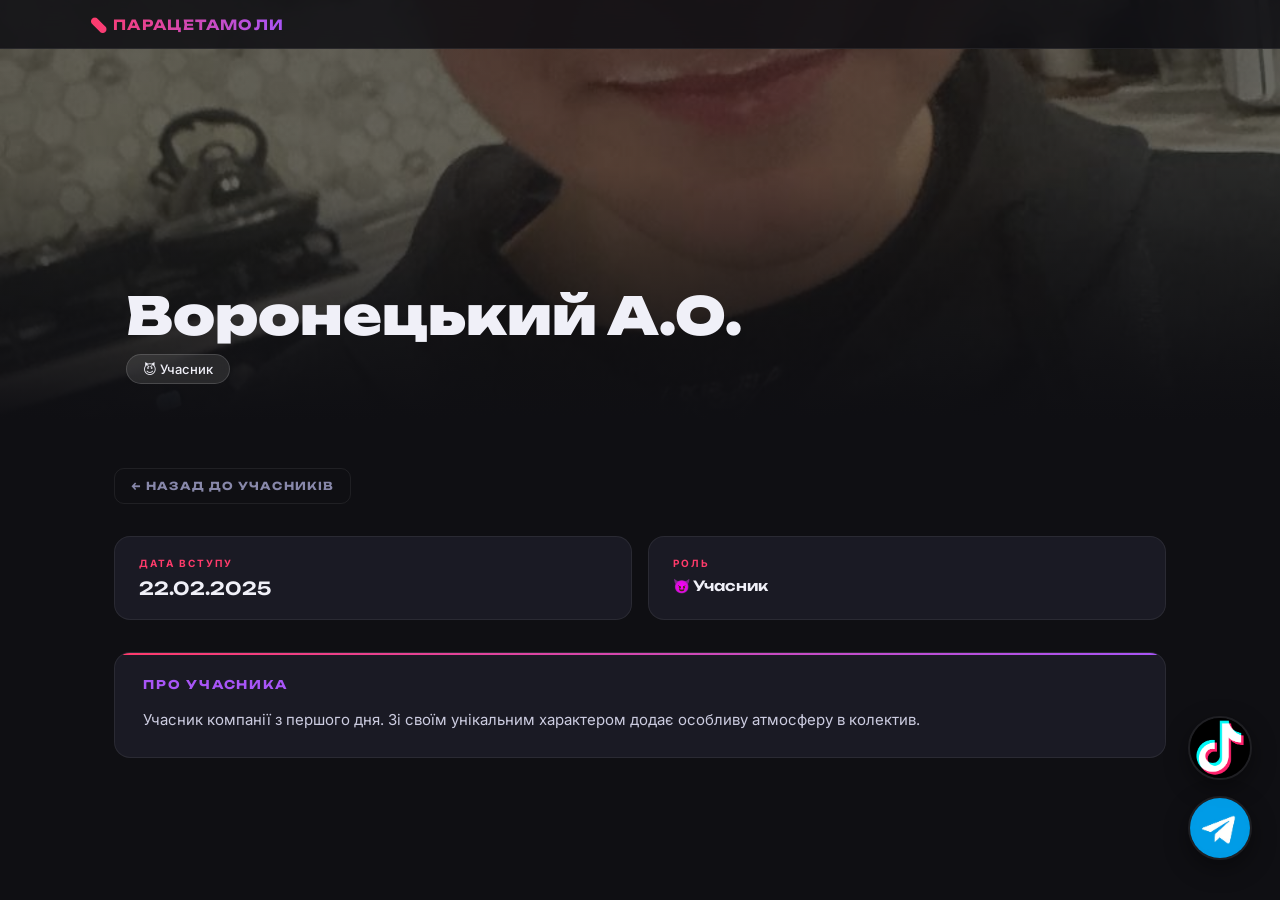
==== anton.html @ 942346be "Add files via upload" ====
<!DOCTYPE html>
<html lang="uk">
<head>
    <meta charset="UTF-8">
    <title>Воронецький А.О. — Парацетамоли</title>
    <meta name="viewport" content="width=device-width, initial-scale=1.0">
    <link rel="preconnect" href="https://fonts.googleapis.com">
    <link href="https://fonts.googleapis.com/css2?family=Unbounded:wght@400;700;900&family=Inter:wght@400;500;600&display=swap" rel="stylesheet">
    <link rel="stylesheet" href="style.css">
</head>
<body>
<div class="particles" id="particles"></div>

<header class="site-header">
    <div class="header-inner">
        <span class="logo-text">💊 ПАРАЦЕТАМОЛИ</span>
    </div>
</header>

<div class="member-page">

    <div class="member-page-hero">
        <img src="anton.jpg" class="member-page-photo" alt="Воронецький А.О." onerror="this.src='placeholder.svg'">
        <div class="member-page-overlay"></div>
        <div class="member-page-hero-content">
            <div class="member-page-name">Воронецький А.О.</div>
            <div class="member-page-role-badge ">😈 Учасник</div>
        </div>
    </div>

    <div class="member-page-body">

        <a href="index.html" class="back-btn">← Назад до учасників</a>

        <div class="info-grid">
            <div class="info-card reveal">
                <div class="info-label">Дата вступу</div>
                <div class="info-value">22.02.2025</div>
            </div>
            <div class="info-card reveal">
                <div class="info-label">Роль</div>
                <div class="info-value" style="font-size:14px">😈 Учасник</div>
            </div>
        </div>

        <div class="bio-card reveal">
            <div class="bio-title">Про учасника</div>
            <p class="bio-text">Учасник компанії з першого дня. Зі своїм унікальним характером додає особливу атмосферу в колектив.</p>
        </div>

    </div>
</div>

<div class="social-btn tiktok-btn" onclick="window.open('https://www.tiktok.com/@paracetamoly74','_blank')">
    <img src="tiktok.jpg" alt="TikTok">
</div>
<div class="social-btn tg-btn" onclick="window.open('https://t.me/paracetamoly74','_blank')">
    <img src="telegram.jpg" alt="Telegram">
</div>

<script src="main.js"></script>
</body>
</html>
---- style.css ----
/* =====================
   CSS VARIABLES
   ===================== */
:root {
    --bg: #0f0f13;
    --bg2: #16161d;
    --bg3: #1e1e28;
    --card: #1a1a24;
    --card-hover: #22222f;
    --accent: #ff3b6b;
    --accent2: #a855f7;
    --accent3: #3b82f6;
    --text: #f0f0f8;
    --text-muted: #8888aa;
    --border: rgba(255,255,255,0.07);
    --glow: rgba(255,59,107,0.25);
    --radius: 20px;
    --transition: 0.4s cubic-bezier(0.16, 1, 0.3, 1);
}

/* =====================
   RESET
   ===================== */
*, *::before, *::after {
    margin: 0;
    padding: 0;
    box-sizing: border-box;
}

/* =====================
   SCROLLBAR
   ===================== */
::-webkit-scrollbar { width: 6px; }
::-webkit-scrollbar-track { background: var(--bg); }
::-webkit-scrollbar-thumb { background: var(--accent); border-radius: 3px; }

/* =====================
   BODY
   ===================== */
body {
    font-family: 'Inter', system-ui, sans-serif;
    background: var(--bg);
    color: var(--text);
    min-height: 100vh;
    overflow-x: hidden;
}

/* =====================
   PARTICLES
   ===================== */
.particles {
    position: fixed;
    inset: 0;
    pointer-events: none;
    z-index: 0;
    overflow: hidden;
}

.particle {
    position: absolute;
    width: 2px;
    height: 2px;
    background: var(--accent);
    border-radius: 50%;
    animation: floatUp linear infinite;
    opacity: 0;
}

@keyframes floatUp {
    0%   { transform: translateY(100vh) scale(0); opacity: 0; }
    10%  { opacity: 0.6; }
    90%  { opacity: 0.3; }
    100% { transform: translateY(-10vh) scale(1.5); opacity: 0; }
}

/* =====================
   HEADER
   ===================== */
.site-header {
    position: fixed;
    top: 0; left: 0; right: 0;
    z-index: 100;
    padding: 14px 24px;
    background: rgba(15,15,19,0.85);
    backdrop-filter: blur(16px);
    border-bottom: 1px solid var(--border);
    animation: slideDown 0.6s ease both;
}

@keyframes slideDown {
    from { transform: translateY(-100%); opacity: 0; }
    to   { transform: translateY(0); opacity: 1; }
}

.header-inner {
    max-width: 1100px;
    margin: 0 auto;
}

.logo-text {
    font-family: 'Unbounded', sans-serif;
    font-size: 14px;
    font-weight: 700;
    letter-spacing: 0.1em;
    background: linear-gradient(90deg, var(--accent), var(--accent2));
    -webkit-background-clip: text;
    -webkit-text-fill-color: transparent;
    background-clip: text;
}

/* =====================
   CONTAINER
   ===================== */
.container {
    width: 100%;
    max-width: 1100px;
    margin: 0 auto;
    padding: 100px 24px 160px;
    position: relative;
    z-index: 1;
}

/* =====================
   HERO
   ===================== */
.hero {
    text-align: center;
    padding: 60px 0 50px;
    position: relative;
}

.hero-glow {
    position: absolute;
    top: 50%;
    left: 50%;
    transform: translate(-50%, -50%);
    width: 600px;
    height: 300px;
    background: radial-gradient(ellipse, rgba(168,85,247,0.15) 0%, transparent 70%);
    pointer-events: none;
    animation: glowPulse 4s ease-in-out infinite;
}

@keyframes glowPulse {
    0%, 100% { opacity: 0.5; transform: translate(-50%, -50%) scale(1); }
    50%       { opacity: 1;   transform: translate(-50%, -50%) scale(1.1); }
}

.main-title {
    font-family: 'Unbounded', sans-serif;
    font-size: clamp(36px, 7vw, 80px);
    font-weight: 900;
    letter-spacing: -0.02em;
    line-height: 1;
    display: flex;
    justify-content: center;
    align-items: baseline;
    gap: 0.2em;
    flex-wrap: wrap;
}

.title-word {
    display: inline-block;
    opacity: 0;
    transform: translateY(40px);
    animation: wordUp 0.7s cubic-bezier(0.16, 1, 0.3, 1) both;
}

.title-word:nth-child(1) { animation-delay: 0.1s; }
.title-word:nth-child(2) { animation-delay: 0.25s; }

.title-word.accent {
    background: linear-gradient(135deg,
        #ff3b6b 0%,
        #a855f7 40%,
        #3b82f6 80%,
        #ff3b6b 100%
    );
    background-size: 300% 300%;
    -webkit-background-clip: text;
    -webkit-text-fill-color: transparent;
    background-clip: text;
    animation: wordUp 0.7s cubic-bezier(0.16, 1, 0.3, 1) 0.25s both,
               gradientShift 5s ease infinite 1s;
}

@keyframes wordUp {
    from { opacity: 0; transform: translateY(40px); }
    to   { opacity: 1; transform: translateY(0); }
}

@keyframes gradientShift {
    0%   { background-position: 0% 50%; }
    50%  { background-position: 100% 50%; }
    100% { background-position: 0% 50%; }
}

.hero-sub {
    margin-top: 16px;
    font-size: 13px;
    letter-spacing: 0.25em;
    text-transform: uppercase;
    color: var(--text-muted);
    opacity: 0;
    animation: fadeIn 0.6s ease 0.7s both;
}

.hero-line {
    width: 60px;
    height: 3px;
    background: linear-gradient(90deg, var(--accent), var(--accent2));
    margin: 20px auto 0;
    border-radius: 2px;
    opacity: 0;
    animation: expandLine 0.6s ease 0.9s both;
}

@keyframes expandLine {
    from { width: 0; opacity: 0; }
    to   { width: 60px; opacity: 1; }
}

@keyframes fadeIn {
    from { opacity: 0; transform: translateY(10px); }
    to   { opacity: 1; transform: translateY(0); }
}

/* =====================
   REVEAL ANIMATION
   ===================== */
.reveal {
    opacity: 0;
    transform: translateY(30px);
    transition: opacity 0.6s ease, transform 0.6s ease;
}

.reveal.visible {
    opacity: 1;
    transform: translateY(0);
}

/* =====================
   ABOUT
   ===================== */
.about {
    background: var(--card);
    border: 1px solid var(--border);
    border-radius: var(--radius);
    padding: 32px 36px;
    max-width: 820px;
    margin: 0 auto 64px;
    position: relative;
    overflow: hidden;
    transition: transform var(--transition), box-shadow var(--transition);
}

.about::before {
    content: '';
    position: absolute;
    top: 0; left: 0; right: 0;
    height: 3px;
    background: linear-gradient(90deg, var(--accent), var(--accent2), var(--accent3));
}

.about:hover {
    transform: translateY(-4px);
    box-shadow: 0 24px 60px rgba(0,0,0,0.4);
}

.about-icon {
    font-size: 28px;
    margin-bottom: 10px;
}

.section-label {
    font-family: 'Unbounded', sans-serif;
    font-size: 11px;
    font-weight: 700;
    letter-spacing: 0.2em;
    text-transform: uppercase;
    color: var(--accent);
    margin-bottom: 12px;
}

.about-text {
    font-size: 15px;
    line-height: 1.8;
    color: #cccce0;
}

/* =====================
   MEMBERS SECTION
   ===================== */
.members-section {
    margin-top: 20px;
}

.members-title {
    font-family: 'Unbounded', sans-serif;
    font-size: 22px;
    font-weight: 700;
    text-align: center;
    margin-bottom: 36px;
    display: flex;
    align-items: center;
    justify-content: center;
    gap: 12px;
}

.count-badge {
    display: inline-flex;
    align-items: center;
    justify-content: center;
    width: 34px;
    height: 34px;
    background: linear-gradient(135deg, var(--accent), var(--accent2));
    border-radius: 50%;
    font-size: 13px;
    font-weight: 700;
    font-family: 'Inter', sans-serif;
}

/* =====================
   MEMBERS GRID
   ===================== */
.members-grid {
    display: grid;
    grid-template-columns: repeat(3, 1fr);
    gap: 20px;
}

/* =====================
   MEMBER CARD
   ===================== */
.member-card {
    background: var(--card);
    border: 1px solid var(--border);
    border-radius: var(--radius);
    overflow: hidden;
    transition: transform var(--transition), box-shadow var(--transition), border-color var(--transition);
    transition-delay: calc(var(--i) * 0.07s);
    cursor: pointer;
}

.member-card:hover {
    transform: translateY(-8px) scale(1.02);
    box-shadow: 0 30px 60px rgba(0,0,0,0.5), 0 0 0 1px rgba(168,85,247,0.3);
    border-color: rgba(168,85,247,0.3);
}

.member-card.new-member {
    border-color: rgba(59,130,246,0.2);
}

.member-card.new-member:hover {
    box-shadow: 0 30px 60px rgba(0,0,0,0.5), 0 0 0 1px rgba(59,130,246,0.4);
    border-color: rgba(59,130,246,0.4);
}

.card-link {
    display: block;
    text-decoration: none;
    color: inherit;
}

/* =====================
   CARD PHOTO
   ===================== */
.card-photo-wrap {
    position: relative;
    aspect-ratio: 4/3;
    overflow: hidden;
    background: var(--bg3);
}

.member-photo {
    width: 100%;
    height: 100%;
    object-fit: cover;
    transition: transform 0.6s cubic-bezier(0.16,1,0.3,1);
    display: block;
}

.no-photo {
    width: 100%;
    height: 100%;
    display: flex;
    align-items: center;
    justify-content: center;
    font-family: 'Unbounded', sans-serif;
    font-size: 52px;
    font-weight: 900;
    background: linear-gradient(135deg, var(--bg2), var(--bg3));
    color: rgba(255,255,255,0.15);
    cursor: default;
}

.card-overlay {
    position: absolute;
    inset: 0;
    background: linear-gradient(to top, rgba(0,0,0,0.8) 0%, transparent 60%);
    display: flex;
    align-items: flex-end;
    padding: 16px;
    opacity: 0;
    transition: opacity 0.35s ease;
}

.card-view {
    font-size: 12px;
    font-weight: 600;
    letter-spacing: 0.05em;
    color: white;
    transform: translateY(8px);
    transition: transform 0.35s ease;
}

.member-card:hover .member-photo {
    transform: scale(1.07);
}

.member-card:hover .card-overlay {
    opacity: 1;
}

.member-card:hover .card-view {
    transform: translateY(0);
}

/* =====================
   MEMBER INFO
   ===================== */
.member-info {
    padding: 16px 18px 18px;
}

.member-name {
    font-family: 'Unbounded', sans-serif;
    font-size: 14px;
    font-weight: 700;
    margin-bottom: 6px;
    color: var(--text);
}

.member-role {
    font-size: 12px;
    font-weight: 500;
    margin-bottom: 6px;
    color: var(--text-muted);
}

.member-role.founder {
    color: #fbbf24;
}

.member-role.dev {
    color: #34d399;
}

.member-role.new {
    color: #60a5fa;
}

.member-date {
    font-size: 11px;
    color: var(--text-muted);
    opacity: 0.7;
}

/* =====================
   SOCIAL BUTTONS
   ===================== */
.social-btn {
    position: fixed;
    right: 28px;
    width: 64px;
    height: 64px;
    border-radius: 50%;
    overflow: hidden;
    cursor: pointer;
    box-shadow: 0 8px 24px rgba(0,0,0,0.4);
    transition: transform 0.3s ease, box-shadow 0.3s ease;
    z-index: 200;
    border: 2px solid var(--border);
}

.social-btn:hover {
    transform: scale(1.12);
    box-shadow: 0 12px 32px rgba(0,0,0,0.6);
}

.social-btn img {
    width: 100%;
    height: 100%;
    object-fit: cover;
}

.tiktok-btn { bottom: 120px; }
.tg-btn     { bottom: 40px; }

.social-label {
    display: none;
}

/* =====================
   MEMBER PAGE (individual pages)
   ===================== */
.member-page {
    min-height: 100vh;
    display: flex;
    flex-direction: column;
}

.member-page-hero {
    position: relative;
    height: 420px;
    overflow: hidden;
}

.member-page-photo {
    width: 100%;
    height: 100%;
    object-fit: cover;
    filter: brightness(0.55);
    transition: transform 8s ease;
    animation: zoomSlow 12s ease-in-out infinite alternate;
}

@keyframes zoomSlow {
    from { transform: scale(1); }
    to   { transform: scale(1.06); }
}

.no-photo-hero {
    width: 100%;
    height: 100%;
    display: flex;
    align-items: center;
    justify-content: center;
    font-family: 'Unbounded', sans-serif;
    font-size: 100px;
    font-weight: 900;
    background: linear-gradient(135deg, var(--bg2), var(--bg3));
    color: rgba(255,255,255,0.08);
}

.member-page-overlay {
    position: absolute;
    inset: 0;
    background: linear-gradient(to top, var(--bg) 0%, rgba(15,15,19,0.3) 60%);
}

.member-page-hero-content {
    position: absolute;
    bottom: 36px;
    left: 0;
    right: 0;
    padding: 0 36px;
    max-width: 1100px;
    margin: 0 auto;
}

.member-page-name {
    font-family: 'Unbounded', sans-serif;
    font-size: clamp(28px, 5vw, 52px);
    font-weight: 900;
    line-height: 1.1;
    animation: wordUp 0.7s ease 0.2s both;
}

.member-page-role-badge {
    display: inline-block;
    margin-top: 10px;
    padding: 6px 16px;
    border-radius: 100px;
    background: rgba(255,255,255,0.1);
    backdrop-filter: blur(8px);
    border: 1px solid rgba(255,255,255,0.15);
    font-size: 13px;
    font-weight: 500;
    animation: fadeIn 0.6s ease 0.5s both;
}

.back-btn {
    display: inline-flex;
    align-items: center;
    gap: 8px;
    font-family: 'Unbounded', sans-serif;
    font-size: 11px;
    font-weight: 700;
    letter-spacing: 0.1em;
    text-transform: uppercase;
    color: var(--text-muted);
    text-decoration: none;
    padding: 10px 16px;
    border-radius: 10px;
    border: 1px solid var(--border);
    transition: all 0.3s ease;
    margin-bottom: 32px;
}

.back-btn:hover {
    color: var(--text);
    border-color: var(--accent);
    background: rgba(255,59,107,0.08);
}

.member-page-body {
    padding: 48px 24px 120px;
    max-width: 1100px;
    margin: 0 auto;
    width: 100%;
}

.info-grid {
    display: grid;
    grid-template-columns: 1fr 1fr;
    gap: 16px;
    margin-bottom: 32px;
}

.info-card {
    background: var(--card);
    border: 1px solid var(--border);
    border-radius: 16px;
    padding: 20px 24px;
    transition: transform 0.3s ease;
}

.info-card:hover {
    transform: translateY(-3px);
}

.info-label {
    font-size: 10px;
    font-weight: 700;
    letter-spacing: 0.2em;
    text-transform: uppercase;
    color: var(--accent);
    margin-bottom: 8px;
}

.info-value {
    font-size: 18px;
    font-weight: 600;
    font-family: 'Unbounded', sans-serif;
}

.bio-card {
    background: var(--card);
    border: 1px solid var(--border);
    border-radius: 16px;
    padding: 24px 28px;
    position: relative;
    overflow: hidden;
}

.bio-card::before {
    content: '';
    position: absolute;
    top: 0; left: 0; right: 0;
    height: 2px;
    background: linear-gradient(90deg, var(--accent), var(--accent2));
}

.bio-title {
    font-family: 'Unbounded', sans-serif;
    font-size: 12px;
    font-weight: 700;
    letter-spacing: 0.15em;
    text-transform: uppercase;
    color: var(--accent2);
    margin-bottom: 14px;
}

.bio-text {
    font-size: 15px;
    line-height: 1.8;
    color: #cccce0;
}

/* =====================
   RESPONSIVE
   ===================== */
@media (max-width: 750px) {
    .members-grid {
        grid-template-columns: 1fr 1fr;
        gap: 14px;
    }

    .info-grid {
        grid-template-columns: 1fr 1fr;
    }

    .social-btn {
        width: 52px;
        height: 52px;
        right: 16px;
    }

    .tiktok-btn { bottom: 90px; }
    .tg-btn     { bottom: 24px; }

    .about { padding: 24px 20px; }
    .member-page-hero { height: 300px; }
    .member-page-hero-content { padding: 0 20px; }
}

@media (max-width: 480px) {
    .members-grid {
        grid-template-columns: 1fr;
    }

    .info-grid {
        grid-template-columns: 1fr;
    }
}
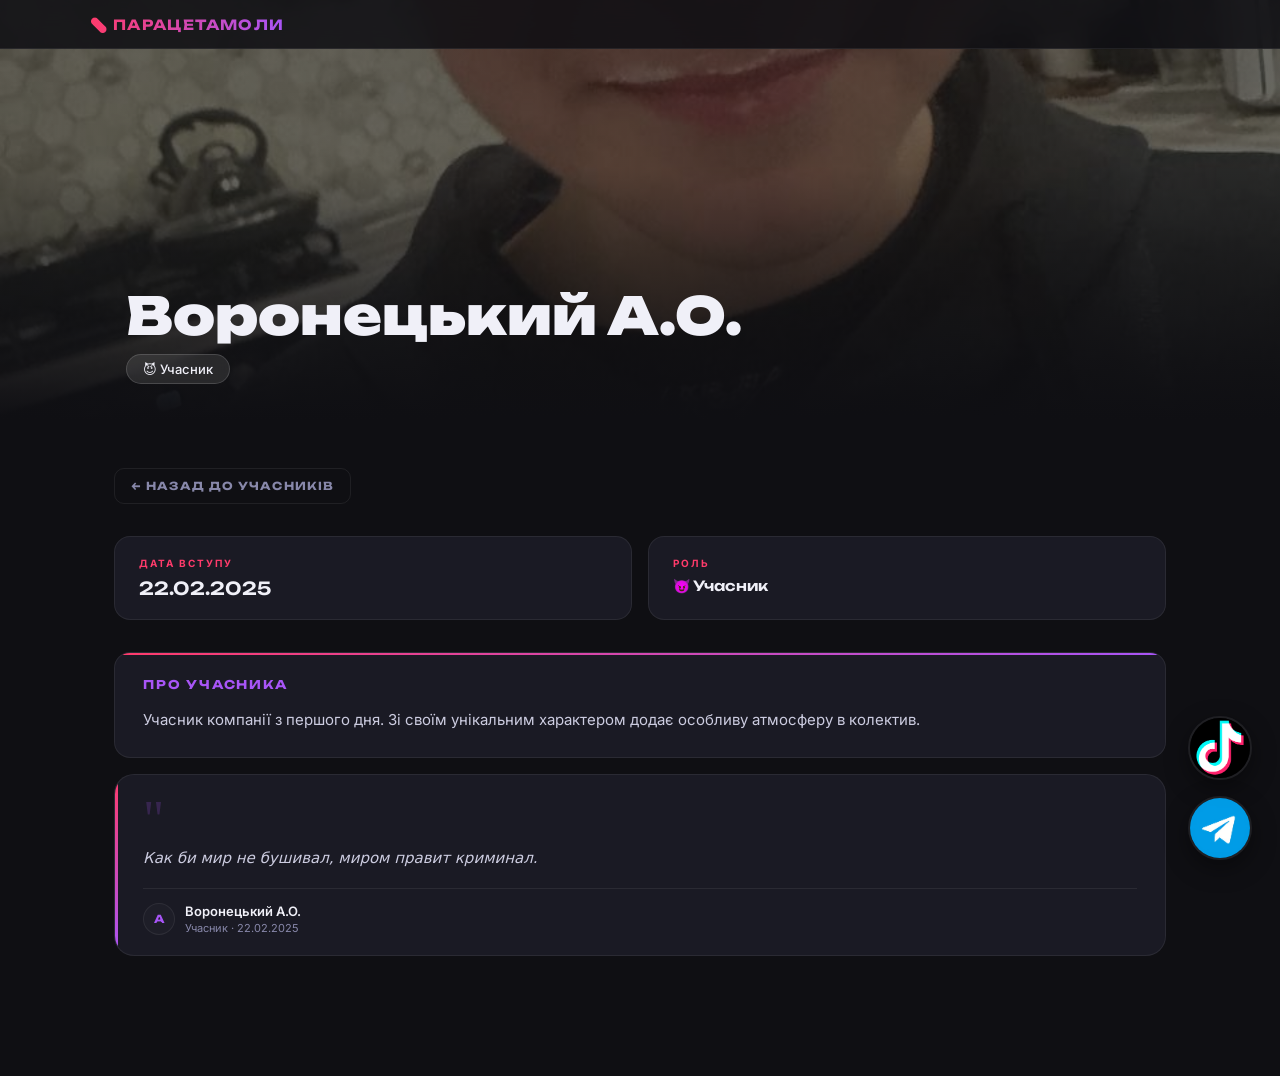
==== commit c0c088b0: "Add files via upload" ====
--- a/anton.html
+++ b/anton.html
@@ -10,28 +10,22 @@
 </head>
 <body>
 <div class="particles" id="particles"></div>
-
 <header class="site-header">
     <div class="header-inner">
         <span class="logo-text">💊 ПАРАЦЕТАМОЛИ</span>
     </div>
 </header>
-
 <div class="member-page">
-
     <div class="member-page-hero">
         <img src="anton.jpg" class="member-page-photo" alt="Воронецький А.О." onerror="this.src='placeholder.svg'">
         <div class="member-page-overlay"></div>
         <div class="member-page-hero-content">
             <div class="member-page-name">Воронецький А.О.</div>
-            <div class="member-page-role-badge ">😈 Учасник</div>
+            <div class="member-page-role-badge">😈 Учасник</div>
         </div>
     </div>
-
     <div class="member-page-body">
-
         <a href="index.html" class="back-btn">← Назад до учасників</a>
-
         <div class="info-grid">
             <div class="info-card reveal">
                 <div class="info-label">Дата вступу</div>
@@ -42,22 +36,30 @@
                 <div class="info-value" style="font-size:14px">😈 Учасник</div>
             </div>
         </div>
-
         <div class="bio-card reveal">
             <div class="bio-title">Про учасника</div>
             <p class="bio-text">Учасник компанії з першого дня. Зі своїм унікальним характером додає особливу атмосферу в колектив.</p>
         </div>
-
+        <div class="member-quote">
+            <div class="mq-bar"></div>
+            <div class="mq-bigquote">"</div>
+            <p class="mq-text">Как би мир не бушивал, миром правит криминал.</p>
+            <div class="mq-footer">
+                <div class="mq-avatar">А</div>
+                <div>
+                    <div class="mq-name">Воронецький А.О.</div>
+                    <div class="mq-role">Учасник · 22.02.2025</div>
+                </div>
+            </div>
+        </div>
     </div>
 </div>
-
 <div class="social-btn tiktok-btn" onclick="window.open('https://www.tiktok.com/@paracetamoly74','_blank')">
     <img src="tiktok.jpg" alt="TikTok">
 </div>
 <div class="social-btn tg-btn" onclick="window.open('https://t.me/paracetamoly74','_blank')">
     <img src="telegram.jpg" alt="Telegram">
 </div>
-
 <script src="main.js"></script>
 </body>
 </html>
--- a/style.css
+++ b/style.css
@@ -715,3 +715,239 @@
         grid-template-columns: 1fr;
     }
 }
+
+/* =====================
+   CARD QUOTE (на головній)
+   ===================== */
+.card-quote {
+    margin-top: 10px;
+    padding-top: 10px;
+    border-top: 1px solid var(--border);
+    font-size: 12px;
+    font-style: italic;
+    color: var(--text-muted);
+    line-height: 1.5;
+    position: relative;
+}
+
+.cq-mark {
+    font-family: Georgia, serif;
+    font-size: 22px;
+    line-height: 0;
+    vertical-align: -6px;
+    color: var(--accent2);
+    opacity: 0.5;
+    margin-right: 2px;
+}
+
+/* =====================
+   MEMBER QUOTE (профіль)
+   ===================== */
+.member-quote {
+    background: var(--card);
+    border: 1px solid var(--border);
+    border-radius: var(--radius);
+    padding: 24px 28px 20px;
+    position: relative;
+    margin-top: 16px;
+    overflow: hidden;
+}
+
+.member-quote .mq-bar {
+    position: absolute;
+    top: 0; bottom: 0; left: 0;
+    width: 3px;
+    background: linear-gradient(180deg, var(--accent), var(--accent2));
+}
+
+.member-quote .mq-bigquote {
+    font-family: Georgia, serif;
+    font-size: 52px;
+    line-height: 0.8;
+    color: var(--accent2);
+    opacity: 0.2;
+    margin-bottom: 4px;
+    user-select: none;
+    display: block;
+}
+
+.member-quote .mq-text {
+    font-size: 15px;
+    line-height: 1.8;
+    color: #cccce0;
+    font-style: italic;
+    margin: 0 0 16px;
+}
+
+.member-quote .mq-footer {
+    display: flex;
+    align-items: center;
+    gap: 10px;
+    border-top: 1px solid var(--border);
+    padding-top: 14px;
+}
+
+.member-quote .mq-avatar {
+    width: 32px; height: 32px;
+    border-radius: 50%;
+    background: var(--bg3);
+    border: 1px solid var(--border);
+    display: flex; align-items: center; justify-content: center;
+    font-family: 'Unbounded', sans-serif;
+    font-size: 11px; font-weight: 700;
+    color: var(--accent2);
+    flex-shrink: 0;
+}
+
+.member-quote .mq-name {
+    font-size: 13px;
+    font-weight: 600;
+    color: var(--text);
+}
+
+.member-quote .mq-role {
+    font-size: 11px;
+    color: var(--text-muted);
+    margin-top: 2px;
+}
+
+/* =====================
+   FOUNDER CARD (hero)
+   ===================== */
+.founder-card {
+    display: flex;
+    gap: 0;
+    background: var(--card);
+    border: 1px solid rgba(255,59,107,0.25);
+    border-radius: var(--radius);
+    overflow: hidden;
+    margin-bottom: 24px;
+    text-decoration: none;
+    color: inherit;
+    position: relative;
+    transition: transform var(--transition), box-shadow var(--transition), border-color var(--transition);
+    min-height: 260px;
+}
+
+.founder-card::before {
+    content: '';
+    position: absolute;
+    top: 0; left: 0; right: 0;
+    height: 3px;
+    background: linear-gradient(90deg, var(--accent), var(--accent2), var(--accent3));
+    z-index: 2;
+}
+
+.founder-card:hover {
+    transform: translateY(-6px);
+    box-shadow: 0 32px 64px rgba(0,0,0,0.5), 0 0 0 1px rgba(255,59,107,0.4);
+    border-color: rgba(255,59,107,0.45);
+}
+
+.founder-photo-wrap {
+    width: 340px;
+    flex-shrink: 0;
+    position: relative;
+    overflow: hidden;
+}
+
+.founder-photo {
+    width: 100%;
+    height: 100%;
+    object-fit: cover;
+    display: block;
+    transition: transform 0.6s cubic-bezier(0.16,1,0.3,1);
+}
+
+.founder-card:hover .founder-photo {
+    transform: scale(1.06);
+}
+
+.founder-overlay {
+    position: absolute;
+    inset: 0;
+    background: linear-gradient(to right, transparent 60%, var(--card) 100%);
+}
+
+.founder-info {
+    flex: 1;
+    padding: 32px 36px;
+    display: flex;
+    flex-direction: column;
+    justify-content: center;
+    gap: 10px;
+}
+
+.founder-badge {
+    display: inline-flex;
+    align-items: center;
+    gap: 6px;
+    font-size: 11px;
+    font-weight: 700;
+    letter-spacing: 0.15em;
+    text-transform: uppercase;
+    color: #fbbf24;
+    background: rgba(251,191,36,0.1);
+    border: 1px solid rgba(251,191,36,0.2);
+    border-radius: 100px;
+    padding: 4px 14px;
+    width: fit-content;
+}
+
+.founder-name {
+    font-family: 'Unbounded', sans-serif;
+    font-size: 28px;
+    font-weight: 900;
+    line-height: 1.1;
+    color: var(--text);
+}
+
+.founder-date {
+    font-size: 12px;
+    color: var(--text-muted);
+}
+
+.founder-quote {
+    margin-top: 6px;
+    padding: 14px 16px;
+    background: var(--bg3);
+    border-left: 3px solid var(--accent);
+    border-radius: 0 10px 10px 0;
+    font-size: 14px;
+    font-style: italic;
+    color: #cccce0;
+    line-height: 1.7;
+}
+
+.founder-link {
+    margin-top: 8px;
+    font-size: 13px;
+    font-weight: 600;
+    color: var(--accent);
+    letter-spacing: 0.03em;
+    transition: gap 0.2s;
+}
+
+.founder-card:hover .founder-link {
+    text-decoration: underline;
+}
+
+@media (max-width: 700px) {
+    .founder-card {
+        flex-direction: column;
+        min-height: unset;
+    }
+    .founder-photo-wrap {
+        width: 100%;
+        height: 220px;
+    }
+    .founder-overlay {
+        background: linear-gradient(to top, var(--card) 0%, transparent 60%);
+    }
+    .founder-info {
+        padding: 20px 20px 24px;
+    }
+    .founder-name {
+        font-size: 22px;
+    }
+}
